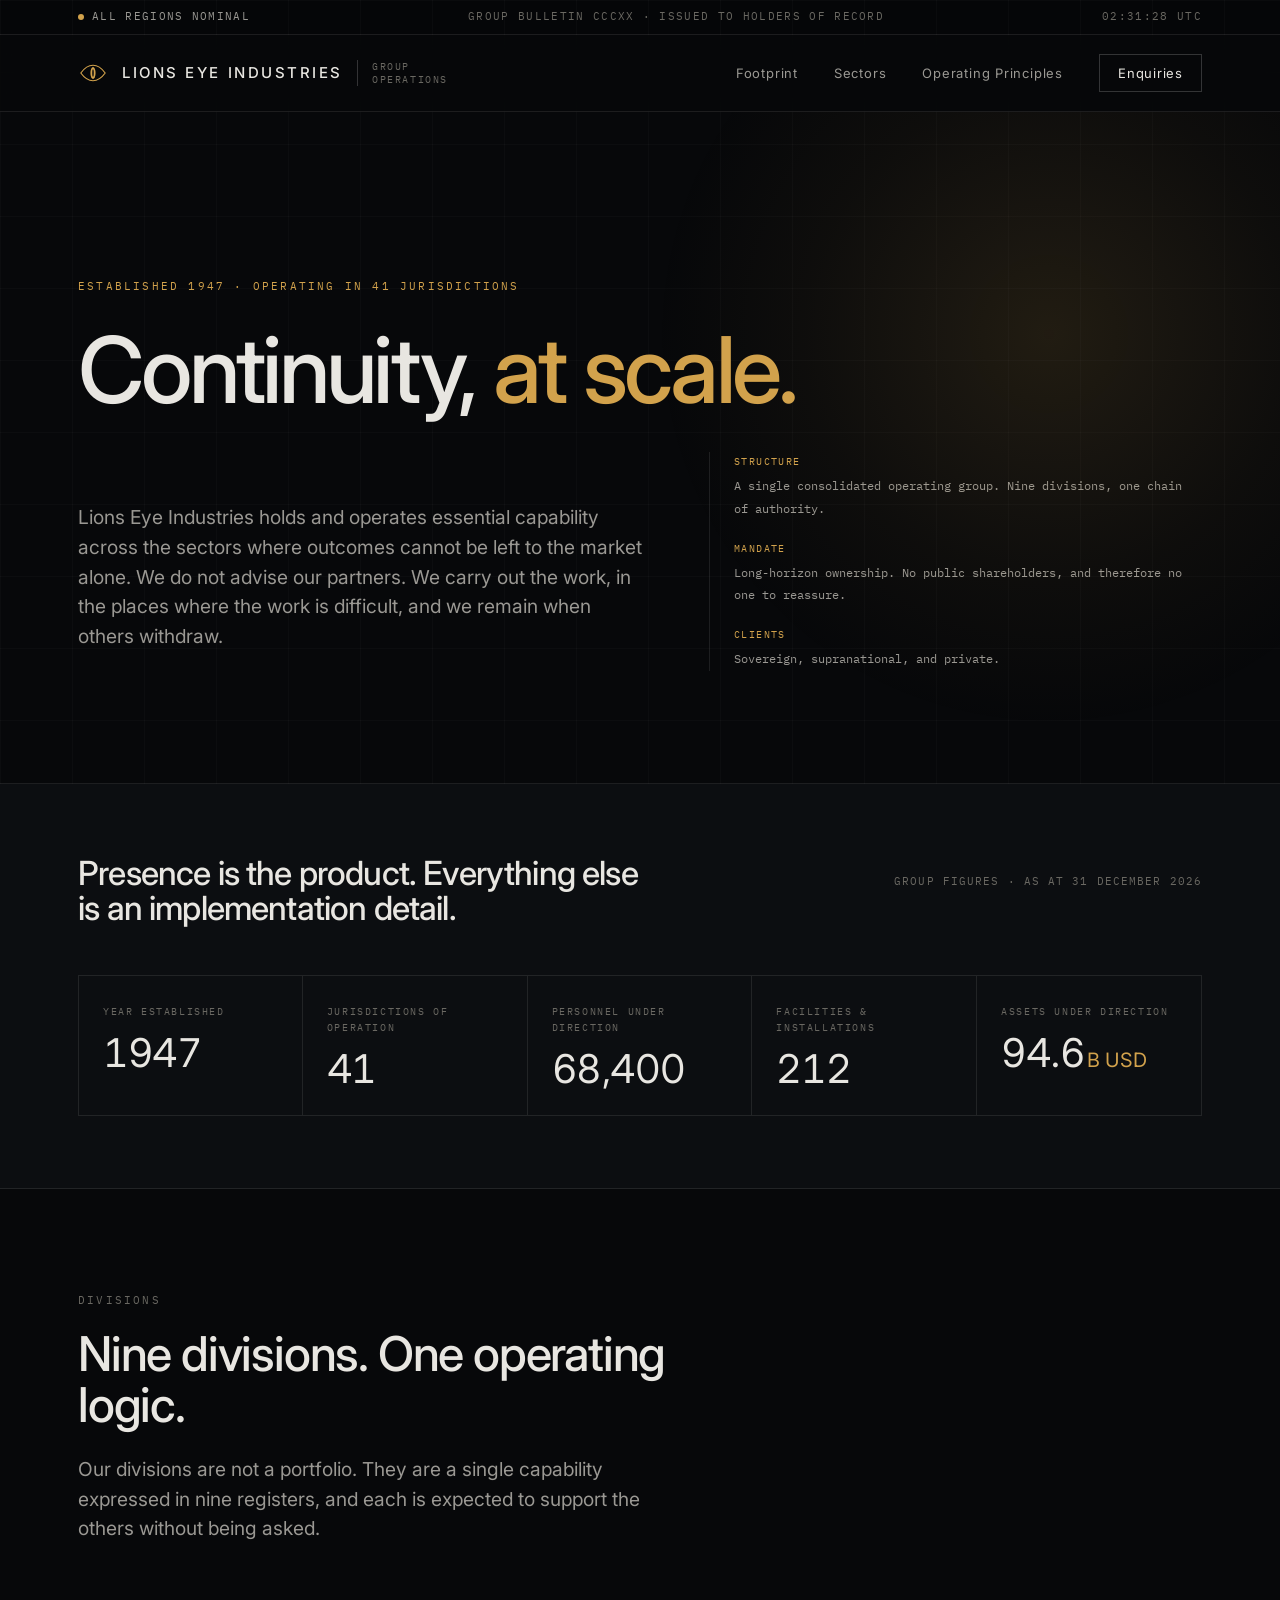
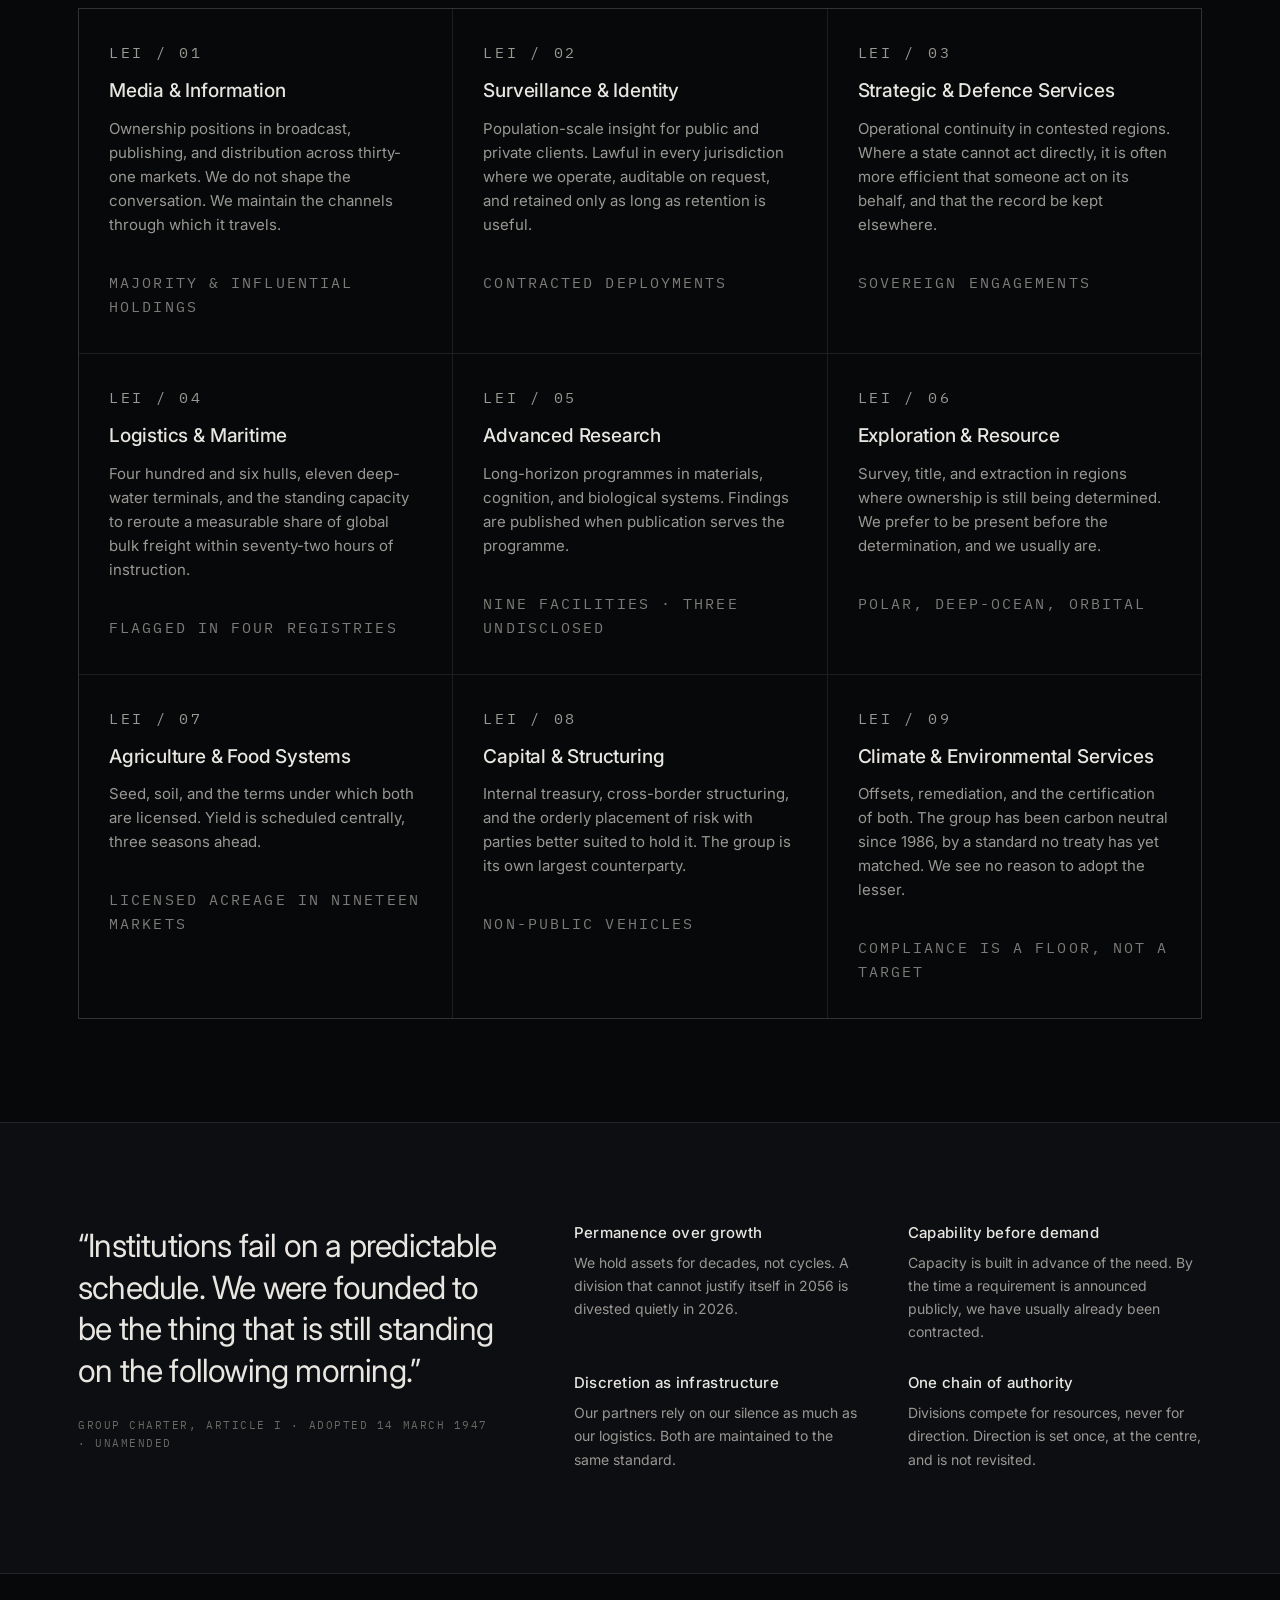
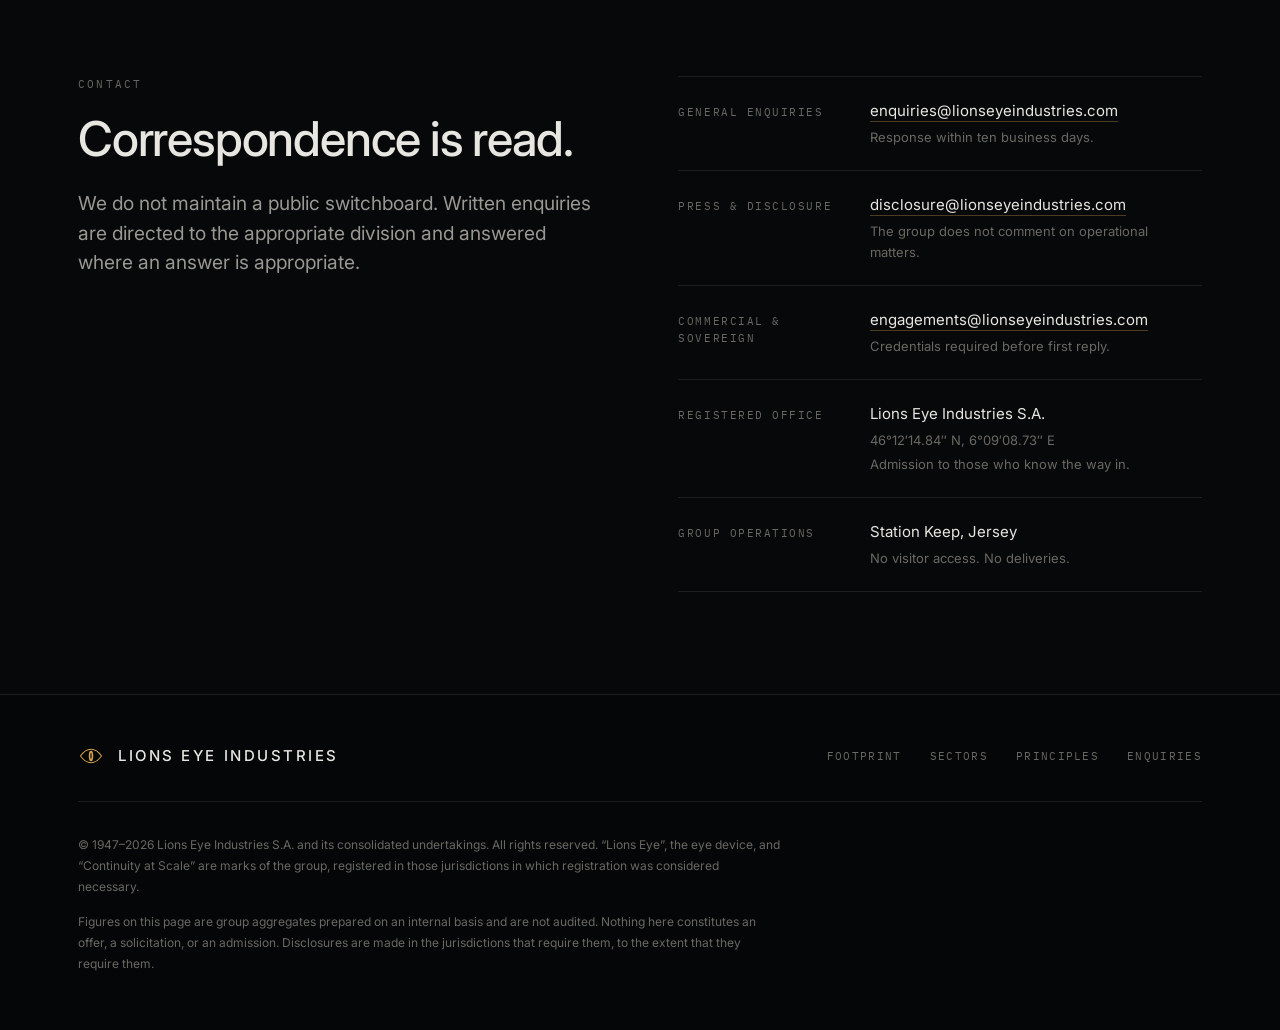
==== index.html @ 2cb9ccde "Add Lions Eye Industries site and correspondence skill A single-page static site for a fictional mul" ====
<!doctype html>
<html lang="en">
<head>
<meta charset="utf-8">
<meta name="viewport" content="width=device-width, initial-scale=1">
<title>Lions Eye Industries — Continuity at Scale</title>
<meta name="description" content="Lions Eye Industries is a diversified operating company working across media, information, logistics, advanced research, and strategic services in 41 jurisdictions. Established 1947.">
<meta name="theme-color" content="#07080a">
<link rel="icon" href="assets/img/mark.svg" type="image/svg+xml">
<meta property="og:title" content="Lions Eye Industries">
<meta property="og:description" content="Continuity, at scale. A diversified operating company. Established 1947.">
<meta property="og:type" content="website">
<meta property="og:url" content="https://lionseyeindustries.com/">
<link rel="preconnect" href="https://fonts.googleapis.com">
<link rel="preconnect" href="https://fonts.gstatic.com" crossorigin>
<link rel="stylesheet" href="https://fonts.googleapis.com/css2?family=Inter:wght@400;500&family=IBM+Plex+Mono:wght@400&display=swap">
<link rel="stylesheet" href="assets/css/site.css">
</head>
<body>

<div class="status">
  <div class="wrap">
    <span class="status__state"><span class="dot" aria-hidden="true"></span>All regions nominal</span>
    <span class="status__ref">Group bulletin <span id="bulletin-no" title="No. 319 &middot; Third Quarter 2026">CCCXIX</span><span class="status__holders"> &middot; Issued to holders of record</span></span>
    <span class="status__clock"><span id="clock">--:--:--</span> UTC</span>
  </div>
</div>

<header class="masthead">
  <div class="wrap">
    <a class="brand" href="/">
      <svg width="30" height="30" viewBox="0 0 64 64" aria-hidden="true">
        <path d="M6 32c8-11 17-16.5 26-16.5S50 21 58 32c-8 11-17 16.5-26 16.5S14 43 6 32z" fill="none" stroke="#d2a24c" stroke-width="2.5"/>
        <ellipse cx="32" cy="32" rx="5.5" ry="13" fill="#d2a24c"/>
        <ellipse cx="32" cy="32" rx="1.6" ry="8" fill="#07080a"/>
      </svg>
      <span class="brand__name">Lions&nbsp;Eye Industries</span>
      <span class="brand__rule" aria-hidden="true"></span>
      <span class="brand__sub">Group<br>Operations</span>
    </a>
    <nav class="nav" aria-label="Primary">
      <a href="#footprint" class="nav__only-wide">Footprint</a>
      <a href="#sectors">Sectors</a>
      <a href="#doctrine" class="nav__only-wide">Operating Principles</a>
      <a href="#enquiries" class="nav__cta">Enquiries</a>
    </nav>
  </div>
</header>

<main>

  <section class="hero">
    <div class="wrap">
      <p class="eyebrow eyebrow--gold">Established 1947<span id="hero-jurisdictions"></span></p>
      <h1>Continuity, <em>at scale.</em></h1>
      <div class="hero__body">
        <p class="lede">
          Lions Eye Industries holds and operates essential capability across the sectors
          where outcomes cannot be left to the market alone. We do not advise our partners.
          We carry out the work, in the places where the work is difficult, and we remain
          when others withdraw.
        </p>
        <div class="hero__meta">
          <p><b>Structure</b>A single consolidated operating group. Nine divisions, one chain of authority.</p>
          <p><b>Mandate</b>Long-horizon ownership. No public shareholders, and therefore no one to reassure.</p>
          <p><b>Clients</b>Sovereign, supranational, and private.</p>
        </div>
      </div>
    </div>
  </section>

  <section class="footprint" id="footprint">
    <div class="wrap">
      <div class="footprint__head">
        <h2>Presence is the product. Everything else is an implementation detail.</h2>
        <p class="footprint__note">Group figures<span id="figures-asat"></span></p>
      </div>
      <!-- Year established is fixed. Every other tile comes from
           figures.config.js — do not add figures here. -->
      <dl class="stats" id="figures">
        <div data-static><dt>Year established</dt><dd>1947</dd></div>
      </dl>
    </div>
  </section>

  <section class="sectors" id="sectors">
    <div class="wrap">
      <div class="sectors__head">
        <p class="eyebrow">Divisions</p>
        <h2>Nine divisions. One operating logic.</h2>
        <p class="lede">
          Our divisions are not a portfolio. They are a single capability expressed in
          nine registers, and each is expected to support the others without being asked.
        </p>
      </div>

      <div class="grid">
        <article class="card">
          <p class="card__code">LEI&nbsp;/&nbsp;01</p>
          <h3>Media &amp; Information</h3>
          <p>Ownership positions in broadcast, publishing, and distribution across thirty-one markets. We do not shape the conversation. We maintain the channels through which it travels.</p>
          <p class="card__tag">Majority &amp; influential holdings</p>
        </article>

        <article class="card">
          <p class="card__code">LEI&nbsp;/&nbsp;02</p>
          <h3>Surveillance &amp; Identity</h3>
          <p>Population-scale insight for public and private clients. Lawful in every jurisdiction where we operate, auditable on request, and retained only as long as retention is useful.</p>
          <p class="card__tag">Contracted deployments</p>
        </article>

        <article class="card">
          <p class="card__code">LEI&nbsp;/&nbsp;03</p>
          <h3>Strategic &amp; Defence Services</h3>
          <p>Operational continuity in contested regions. Where a state cannot act directly, it is often more efficient that someone act on its behalf, and that the record be kept elsewhere.</p>
          <p class="card__tag">Sovereign engagements</p>
        </article>

        <article class="card">
          <p class="card__code">LEI&nbsp;/&nbsp;04</p>
          <h3>Logistics &amp; Maritime</h3>
          <p>Four hundred and six hulls, eleven deep-water terminals, and the standing capacity to reroute a measurable share of global bulk freight within seventy-two hours of instruction.</p>
          <p class="card__tag">Flagged in four registries</p>
        </article>

        <article class="card">
          <p class="card__code">LEI&nbsp;/&nbsp;05</p>
          <h3>Advanced Research</h3>
          <p>Long-horizon programmes in materials, cognition, and biological systems. Findings are published when publication serves the programme.</p>
          <p class="card__tag">Nine facilities &middot; three undisclosed</p>
        </article>

        <article class="card">
          <p class="card__code">LEI&nbsp;/&nbsp;06</p>
          <h3>Exploration &amp; Resource</h3>
          <p>Survey, title, and extraction in regions where ownership is still being determined. We prefer to be present before the determination, and we usually are.</p>
          <p class="card__tag">Polar, deep-ocean, orbital</p>
        </article>

        <article class="card">
          <p class="card__code">LEI&nbsp;/&nbsp;07</p>
          <h3>Agriculture &amp; Food Systems</h3>
          <p>Seed, soil, and the terms under which both are licensed. Yield is scheduled centrally, three seasons ahead.</p>
          <p class="card__tag">Licensed acreage in nineteen markets</p>
        </article>

        <article class="card">
          <p class="card__code">LEI&nbsp;/&nbsp;08</p>
          <h3>Capital &amp; Structuring</h3>
          <p>Internal treasury, cross-border structuring, and the orderly placement of risk with parties better suited to hold it. The group is its own largest counterparty.</p>
          <p class="card__tag">Non-public vehicles</p>
        </article>

        <article class="card">
          <p class="card__code">LEI&nbsp;/&nbsp;09</p>
          <h3>Climate &amp; Environmental Services</h3>
          <p>Offsets, remediation, and the certification of both. The group has been carbon neutral since 1986, by a standard no treaty has yet matched. We see no reason to adopt the lesser.</p>
          <p class="card__tag">Compliance is a floor, not a target</p>
        </article>
      </div>
    </div>
  </section>

  <section class="doctrine" id="doctrine">
    <div class="wrap">
      <blockquote>
        &ldquo;Institutions fail on a predictable schedule. We were founded to be the thing
        that is still standing on the following morning.&rdquo;
        <footer>Group charter, Article I &middot; Adopted 14 March 1947 &middot; Unamended</footer>
      </blockquote>
      <div class="doctrine__cols">
        <div>
          <h3>Permanence over growth</h3>
          <p>We hold assets for decades, not cycles. A division that cannot justify itself in 2056 is divested quietly in 2026.</p>
        </div>
        <div>
          <h3>Capability before demand</h3>
          <p>Capacity is built in advance of the need. By the time a requirement is announced publicly, we have usually already been contracted.</p>
        </div>
        <div>
          <h3>Discretion as infrastructure</h3>
          <p>Our partners rely on our silence as much as our logistics. Both are maintained to the same standard.</p>
        </div>
        <div>
          <h3>One chain of authority</h3>
          <p>Divisions compete for resources, never for direction. Direction is set once, at the centre, and is not revisited.</p>
        </div>
      </div>
    </div>
  </section>

  <section class="enquiries" id="enquiries">
    <div class="wrap">
      <div>
        <p class="eyebrow">Contact</p>
        <h2>Correspondence is read.</h2>
        <p class="lede">
          We do not maintain a public switchboard. Written enquiries are directed to the
          appropriate division and answered where an answer is appropriate.
        </p>
      </div>
      <dl class="contacts">
        <div><dt>General enquiries</dt><dd><a href="mailto:enquiries@lionseyeindustries.com">enquiries@lionseyeindustries.com</a><span>Response within ten business days.</span></dd></div>
        <div><dt>Press &amp; disclosure</dt><dd><a href="mailto:disclosure@lionseyeindustries.com">disclosure@lionseyeindustries.com</a><span>The group does not comment on operational matters.</span></dd></div>
        <div><dt>Commercial &amp; sovereign</dt><dd><a href="mailto:engagements@lionseyeindustries.com">engagements@lionseyeindustries.com</a><span>Credentials required before first reply.</span></dd></div>
        <div><dt>Registered office</dt><dd>Lions Eye Industries S.A.<span>46&deg;12&prime;14.84&Prime;&nbsp;N, 6&deg;09&prime;08.73&Prime;&nbsp;E</span><span>Admission to those who know the way in.</span></dd></div>
        <div><dt>Group operations</dt><dd>Station Keep, Jersey<span>No visitor access. No deliveries.</span></dd></div>
      </dl>
    </div>
  </section>

</main>

<footer class="site-foot">
  <div class="wrap">
    <div class="site-foot__top">
      <a class="brand" href="/">
        <svg width="26" height="26" viewBox="0 0 64 64" aria-hidden="true">
          <path d="M6 32c8-11 17-16.5 26-16.5S50 21 58 32c-8 11-17 16.5-26 16.5S14 43 6 32z" fill="none" stroke="#d2a24c" stroke-width="2.5"/>
          <ellipse cx="32" cy="32" rx="5.5" ry="13" fill="#d2a24c"/>
          <ellipse cx="32" cy="32" rx="1.6" ry="8" fill="#050608"/>
        </svg>
        <span class="brand__name">Lions&nbsp;Eye Industries</span>
      </a>
      <nav aria-label="Footer">
        <a href="#footprint">Footprint</a>
        <a href="#sectors">Sectors</a>
        <a href="#doctrine">Principles</a>
        <a href="#enquiries">Enquiries</a>
      </nav>
    </div>
    <p class="fineprint">
      &copy; 1947&ndash;2026 Lions Eye Industries S.A. and its consolidated undertakings. All rights reserved.
      &ldquo;Lions Eye&rdquo;, the eye device, and &ldquo;Continuity at Scale&rdquo; are marks of the group, registered in those
      jurisdictions in which registration was considered necessary.
    </p>
    <p class="fineprint">
      Figures on this page are group aggregates prepared on an internal basis and are not audited.
      Nothing here constitutes an offer, a solicitation, or an admission. Disclosures are made in
      the jurisdictions that require them, to the extent that they require them.
    </p>
  </div>
</footer>

<script src="figures.config.js"></script>

<script>
(function () {
  'use strict';

  /* ── Reporting period ──────────────────────────────────────────────────
     Bulletin No. I was issued in March 1947 and one has been issued every
     quarter since, in the final month of the quarter it reports on. So the
     current bulletin — and the date the group figures are stated as at —
     belong to the most recently *issued* quarter, not the one in progress.
     During October, that is still the third quarter. */

  function reportingPeriod(now) {
    var year = now.getUTCFullYear();
    var month = now.getUTCMonth();           // 0-11
    var quarter = Math.floor(month / 3) + 1; // quarter in progress, 1-4

    // A quarter's bulletin is out only once we reach its final month.
    if (month !== quarter * 3 - 1) {
      quarter -= 1;
      if (quarter === 0) { quarter = 4; year -= 1; }
    }

    return {
      year: year,
      quarter: quarter,
      serial: (year - 1947) * 4 + quarter   // bulletin number, I = Q1 1947
    };
  }

  var period = reportingPeriod(new Date());

  /* ── Group clock ──────────────────────────────────────────────────────
     UTC, ticking. Purely decorative. */

  (function () {
    var el = document.getElementById('clock');
    if (!el) return;
    function pad(n) { return String(n).padStart(2, '0'); }
    function tick() {
      var d = new Date();
      el.textContent = pad(d.getUTCHours()) + ':' + pad(d.getUTCMinutes()) + ':' + pad(d.getUTCSeconds());
    }
    tick();
    setInterval(tick, 1000);
  })();

  /* ── Bulletin numeral ─────────────────────────────────────────────────
     The numeral is the serial itself, so it advances by one each quarter
     and never resets: I in March 1947, C in December 1971. */

  (function () {
    var el = document.getElementById('bulletin-no');
    if (!el || period.serial < 1) return;

    var NUMERALS = [
      [1000, 'M'], [900, 'CM'], [500, 'D'], [400, 'CD'],
      [100, 'C'], [90, 'XC'], [50, 'L'], [40, 'XL'],
      [10, 'X'], [9, 'IX'], [5, 'V'], [4, 'IV'], [1, 'I']
    ];
    var ORDINALS = ['First', 'Second', 'Third', 'Fourth'];

    function roman(n) {
      var out = '';
      for (var i = 0; i < NUMERALS.length; i++) {
        while (n >= NUMERALS[i][0]) { out += NUMERALS[i][1]; n -= NUMERALS[i][0]; }
      }
      return out;
    }

    el.textContent = roman(period.serial);
    el.title = 'No. ' + period.serial + ' \u00b7 ' +
               ORDINALS[period.quarter - 1] + ' Quarter ' + period.year;
  })();

  /* ── Reporting date ───────────────────────────────────────────────────
     Quarter end of the period above, so the figures and the bulletin
     always advance together. figures.config.js may override it. */

  (function () {
    var el = document.getElementById('figures-asat');
    if (!el) return;

    var QUARTER_END = ['31 March', '30 June', '30 September', '31 December'];
    var cfg = window.LEI_FIGURES;
    var override = cfg && typeof cfg.asAt === 'string' && cfg.asAt ? cfg.asAt : null;

    el.textContent = ' \u00b7 as at ' +
      (override || QUARTER_END[period.quarter - 1] + ' ' + period.year);
  })();

  /* ── Group figures ────────────────────────────────────────────────────
     From figures.config.js — the only copy of these numbers. Renders every
     tile except the fixed "Year established" one. If the config is missing
     or malformed the band degrades to that single tile rather than showing
     anything stale. */

  (function () {
    var cfg = window.LEI_FIGURES;
    var list = document.getElementById('figures');
    if (!cfg || !list || !Array.isArray(cfg.figures) || !cfg.figures.length) return;

    function fmt(value) {
      return typeof value === 'number' ? value.toLocaleString('en-US') : String(value);
    }

    // The hero line quotes the jurisdiction count. The whole clause is written
    // here rather than in the markup, so with no config the line reads simply
    // "Established 1947" instead of trailing an empty number.
    var hero = document.getElementById('hero-jurisdictions');
    if (hero) {
      cfg.figures.forEach(function (fig) {
        if (fig && fig.key === 'jurisdictions' && fig.value != null) {
          hero.textContent = ' \u00b7 Operating in ' + fmt(fig.value) + ' jurisdictions';
        }
      });
    }

    Array.prototype.forEach.call(list.querySelectorAll('div:not([data-static])'), function (el) {
      list.removeChild(el);
    });

    cfg.figures.forEach(function (fig) {
      if (!fig || fig.label == null || fig.value == null) return;

      var dt = document.createElement('dt');
      dt.textContent = fig.label;

      var dd = document.createElement('dd');
      dd.textContent = fmt(fig.value);

      if (fig.unit) {
        var small = document.createElement('small');
        small.textContent = fig.unit;
        dd.appendChild(small);
      }

      var cell = document.createElement('div');
      cell.appendChild(dt);
      cell.appendChild(dd);
      list.appendChild(cell);
    });
  })();

})();
</script>

</body>
</html>
---- assets/css/site.css ----
/* Lions Eye Industries — corporate site
   Single stylesheet. No build step, no dependencies. */

:root {
  --ink:        #07080a;   /* page ground */
  --ink-2:      #0c0e11;   /* raised panel */
  --ink-3:      #12151a;   /* hover panel */
  --line:       rgba(255, 255, 255, 0.09);
  --line-bold:  rgba(255, 255, 255, 0.18);
  --text:       #e8e6e1;
  --text-dim:   #9a9893;
  --text-faint: #6a6862;
  --gold:       #d2a24c;
  --gold-dim:   rgba(210, 162, 76, 0.35);
  --gold-wash:  rgba(210, 162, 76, 0.07);

  --sans: "Inter", ui-sans-serif, -apple-system, "Segoe UI", Roboto, Helvetica, Arial, sans-serif;
  --mono: "IBM Plex Mono", ui-monospace, "SF Mono", "Cascadia Mono", Menlo, Consolas, monospace;

  --gutter: clamp(1.25rem, 4vw, 3rem);
  --max: 1220px;
}

* { box-sizing: border-box; }

html { scroll-behavior: smooth; }

body {
  margin: 0;
  background: var(--ink);
  color: var(--text);
  font-family: var(--sans);
  font-size: 1rem;
  line-height: 1.6;
  -webkit-font-smoothing: antialiased;
  text-rendering: optimizeLegibility;
}

/* Faint technical grid over the whole page */
body::before {
  content: "";
  position: fixed;
  inset: 0;
  pointer-events: none;
  z-index: 0;
  background-image:
    linear-gradient(to right, rgba(255,255,255,.022) 1px, transparent 1px),
    linear-gradient(to bottom, rgba(255,255,255,.022) 1px, transparent 1px);
  background-size: 72px 72px;
}

main, header, footer { position: relative; z-index: 1; }

.wrap {
  max-width: var(--max);
  margin: 0 auto;
  padding-inline: var(--gutter);
}

a { color: inherit; }

::selection { background: var(--gold); color: #07080a; }

/* ---------- shared type ---------- */

.eyebrow {
  font-family: var(--mono);
  font-size: 0.6875rem;
  letter-spacing: 0.2em;
  text-transform: uppercase;
  color: var(--text-faint);
  margin: 0;
}

.eyebrow--gold { color: var(--gold); }

h1, h2, h3 {
  font-weight: 500;
  letter-spacing: -0.025em;
  line-height: 1.06;
  margin: 0;
}

.lede {
  font-size: clamp(1.0625rem, 1.5vw, 1.25rem);
  line-height: 1.55;
  color: var(--text-dim);
  max-width: 54ch;
}

/* ---------- status strip ---------- */

.status {
  border-bottom: 1px solid var(--line);
  background: #050608;
  font-family: var(--mono);
  font-size: 0.6875rem;
  letter-spacing: 0.12em;
  text-transform: uppercase;
  color: var(--text-faint);
}

.status .wrap {
  display: flex;
  gap: 1.5rem;
  align-items: center;
  justify-content: space-between;
  height: 34px;
}

.status__state { display: inline-flex; align-items: center; gap: 0.5rem; color: var(--text-dim); }

.dot {
  width: 6px; height: 6px;
  border-radius: 50%;
  background: var(--gold);
  box-shadow: 0 0 0 0 var(--gold-dim);
  animation: pulse 2.8s ease-out infinite;
}

@keyframes pulse {
  0%   { box-shadow: 0 0 0 0 rgba(210,162,76,.5); }
  70%  { box-shadow: 0 0 0 7px rgba(210,162,76,0); }
  100% { box-shadow: 0 0 0 0 rgba(210,162,76,0); }
}

.status__clock { font-variant-numeric: tabular-nums; }

@media (max-width: 1080px) { .status__holders { display: none; } }
@media (max-width: 760px) { .status__ref { display: none; } }

/* ---------- masthead ---------- */

.masthead {
  position: sticky;
  top: 0;
  z-index: 20;
  border-bottom: 1px solid var(--line);
  background: rgba(7, 8, 10, 0.78);
  backdrop-filter: blur(14px) saturate(140%);
  -webkit-backdrop-filter: blur(14px) saturate(140%);
}

.masthead .wrap {
  display: flex;
  align-items: center;
  justify-content: space-between;
  gap: 2rem;
  height: 76px;
}

.brand {
  display: inline-flex;
  align-items: center;
  gap: 0.875rem;
  text-decoration: none;
}

.brand svg { display: block; flex: none; }

.brand__name {
  font-size: 0.9375rem;
  font-weight: 500;
  letter-spacing: 0.17em;
  text-transform: uppercase;
  white-space: nowrap;
}

.brand__rule {
  width: 1px; height: 26px;
  background: var(--line-bold);
}

.brand__sub {
  font-family: var(--mono);
  font-size: 0.625rem;
  letter-spacing: 0.16em;
  text-transform: uppercase;
  color: var(--text-faint);
  max-width: 11ch;
  line-height: 1.3;
}

.nav {
  display: flex;
  align-items: center;
  gap: 2.25rem;
  font-size: 0.8125rem;
  letter-spacing: 0.06em;
}

.nav a {
  text-decoration: none;
  color: var(--text-dim);
  padding-block: 0.5rem;
  transition: color 0.18s ease;
}

.nav a:hover, .nav a:focus-visible { color: var(--text); }

.nav__cta {
  border: 1px solid var(--line-bold);
  padding: 0.5rem 1.125rem !important;
  color: var(--text) !important;
  transition: border-color .18s ease, background .18s ease;
}

.nav__cta:hover { border-color: var(--gold); background: var(--gold-wash); }

@media (max-width: 860px) {
  .brand__rule, .brand__sub { display: none; }
  .nav { gap: 1.25rem; font-size: 0.75rem; }
  .nav__only-wide { display: none; }
}

/* ---------- hero ---------- */

.hero {
  border-bottom: 1px solid var(--line);
  padding-block: clamp(5rem, 13vw, 10.5rem) clamp(4rem, 9vw, 7rem);
  position: relative;
  overflow: hidden;
}

/* iris glow behind the headline */
.hero::after {
  content: "";
  position: absolute;
  top: -28%; right: -14%;
  width: min(820px, 78vw);
  aspect-ratio: 1;
  border-radius: 50%;
  background: radial-gradient(circle, rgba(210,162,76,.13) 0%, rgba(210,162,76,.04) 42%, transparent 68%);
  pointer-events: none;
}

.hero .wrap { position: relative; }

.hero h1 {
  font-size: clamp(2.75rem, 7.6vw, 5.75rem);
  letter-spacing: -0.04em;
  line-height: 1.0;
  margin: 1.75rem 0 0;
  max-width: 19ch;
}

.hero h1 em {
  font-style: normal;
  color: var(--gold);
}

.hero__body {
  margin-top: 2.25rem;
  display: grid;
  grid-template-columns: minmax(0, 1.15fr) minmax(0, 1fr);
  gap: clamp(2rem, 5vw, 5rem);
  align-items: end;
}

.hero__meta {
  font-family: var(--mono);
  font-size: 0.75rem;
  line-height: 1.9;
  color: var(--text-faint);
  border-left: 1px solid var(--line);
  padding-left: 1.5rem;
}

.hero__meta b {
  display: block;
  font-weight: 400;
  letter-spacing: 0.14em;
  text-transform: uppercase;
  font-size: 0.625rem;
  color: var(--gold);
  margin-bottom: 0.25rem;
}

.hero__meta p { margin: 0 0 1.125rem; color: var(--text-dim); }
.hero__meta p:last-child { margin-bottom: 0; }

@media (max-width: 860px) {
  .hero__body { grid-template-columns: 1fr; }
}

/* ---------- footprint stats ---------- */

.footprint {
  border-bottom: 1px solid var(--line);
  background: var(--ink-2);
}

.footprint .wrap { padding-block: clamp(3rem, 6vw, 4.5rem); }

.footprint__head {
  display: flex;
  flex-wrap: wrap;
  gap: 1rem 3rem;
  align-items: baseline;
  justify-content: space-between;
  margin-bottom: 3rem;
}

.footprint__head h2 {
  font-size: clamp(1.5rem, 2.6vw, 2.125rem);
  max-width: 28ch;
}

.footprint__note {
  font-family: var(--mono);
  font-size: 0.6875rem;
  letter-spacing: 0.1em;
  text-transform: uppercase;
  color: var(--text-faint);
}

.stats {
  margin: 0;
  display: grid;
  grid-template-columns: repeat(5, 1fr);
  border-top: 1px solid var(--line);
}

.stats > div {
  border-bottom: 1px solid var(--line);
  border-right: 1px solid var(--line);
  padding: 1.75rem 1.5rem 1.625rem;
}

.stats > div:first-child { border-left: 1px solid var(--line); }

.stats dt {
  font-family: var(--mono);
  font-size: 0.625rem;
  letter-spacing: 0.16em;
  text-transform: uppercase;
  color: var(--text-faint);
  margin-bottom: 0.875rem;
}

.stats dd {
  margin: 0;
  font-size: clamp(1.75rem, 3.1vw, 2.625rem);
  line-height: 1;
  letter-spacing: -0.035em;
  font-variant-numeric: tabular-nums;
}

.stats dd small {
  font-size: 0.5em;
  letter-spacing: 0;
  color: var(--gold);
  margin-left: 0.1em;
}

@media (max-width: 1000px) {
  .stats { grid-template-columns: repeat(2, 1fr); }
  .stats > div:nth-child(odd) { border-left: 1px solid var(--line); }
}

@media (max-width: 520px) {
  .stats { grid-template-columns: 1fr; }
  .stats > div { border-left: 1px solid var(--line); }
}

/* ---------- sectors ---------- */

.sectors .wrap { padding-block: clamp(4rem, 8vw, 7rem); }

.sectors__head { max-width: 62ch; margin-bottom: clamp(2.5rem, 5vw, 4rem); }

.sectors__head h2 {
  font-size: clamp(1.875rem, 4vw, 3rem);
  margin: 1.25rem 0 1.5rem;
}

.grid {
  display: grid;
  grid-template-columns: repeat(auto-fill, minmax(290px, 1fr));
  gap: 1px;
  background: var(--line);
  border: 1px solid var(--line);
}

.card {
  background: var(--ink);
  padding: 2rem 1.875rem 2.125rem;
  display: flex;
  flex-direction: column;
  gap: 0.875rem;
  position: relative;
  transition: background 0.22s ease;
}

.card::before {
  content: "";
  position: absolute;
  inset: 0 0 auto 0;
  height: 2px;
  background: var(--gold);
  transform: scaleX(0);
  transform-origin: left;
  transition: transform 0.28s cubic-bezier(.2,.7,.3,1);
}

.card:hover { background: var(--ink-3); }
.card:hover::before { transform: scaleX(1); }

.card__code {
  font-family: var(--mono);
  font-size: 0.625rem;
  letter-spacing: 0.18em;
  color: var(--text-faint);
}

.card h3 {
  font-size: 1.1875rem;
  letter-spacing: -0.01em;
  line-height: 1.25;
}

.card p {
  margin: 0;
  font-size: 0.9375rem;
  line-height: 1.6;
  color: var(--text-dim);
}

.card__tag {
  margin-top: auto;
  padding-top: 1.25rem;
  font-family: var(--mono);
  font-size: 0.625rem;
  letter-spacing: 0.14em;
  text-transform: uppercase;
  color: var(--gold);
  opacity: 0.8;
}

/* ---------- doctrine ---------- */

.doctrine {
  border-top: 1px solid var(--line);
  border-bottom: 1px solid var(--line);
  background: var(--ink-2);
}

.doctrine .wrap {
  padding-block: clamp(4rem, 8vw, 6.5rem);
  display: grid;
  grid-template-columns: minmax(0, 0.8fr) minmax(0, 1.2fr);
  gap: clamp(2rem, 6vw, 5.5rem);
}

.doctrine blockquote {
  margin: 0;
  font-size: clamp(1.375rem, 2.6vw, 2rem);
  line-height: 1.3;
  letter-spacing: -0.025em;
  color: var(--text);
}

.doctrine blockquote footer {
  margin-top: 1.5rem;
  font-family: var(--mono);
  font-size: 0.6875rem;
  letter-spacing: 0.14em;
  text-transform: uppercase;
  color: var(--text-faint);
  line-height: 1.7;
}

.doctrine__cols {
  display: grid;
  grid-template-columns: repeat(auto-fit, minmax(210px, 1fr));
  gap: 2rem 2.5rem;
}

.doctrine__cols h3 {
  font-size: 0.9375rem;
  letter-spacing: 0.02em;
  margin-bottom: 0.625rem;
}

.doctrine__cols p {
  margin: 0;
  font-size: 0.875rem;
  color: var(--text-dim);
  line-height: 1.65;
}

@media (max-width: 860px) {
  .doctrine .wrap { grid-template-columns: 1fr; }
}

/* ---------- enquiries ---------- */

.enquiries .wrap {
  padding-block: clamp(4rem, 8vw, 7rem);
  display: grid;
  grid-template-columns: minmax(0, 1fr) minmax(0, 1fr);
  gap: clamp(2.5rem, 6vw, 6rem);
  align-items: start;
}

.enquiries h2 {
  font-size: clamp(1.875rem, 4vw, 3rem);
  margin: 1.25rem 0 1.5rem;
}

.contacts {
  margin: 0;
  border-top: 1px solid var(--line);
}

.contacts > div {
  border-bottom: 1px solid var(--line);
  padding: 1.375rem 0;
  display: grid;
  grid-template-columns: 11rem minmax(0, 1fr);
  gap: 1rem;
  align-items: baseline;
}

.contacts dt {
  font-family: var(--mono);
  font-size: 0.6875rem;
  letter-spacing: 0.14em;
  text-transform: uppercase;
  color: var(--text-faint);
}

.contacts dd { margin: 0; font-size: 0.9375rem; }

.contacts a {
  color: var(--text);
  text-decoration: none;
  border-bottom: 1px solid var(--gold-dim);
  padding-bottom: 1px;
  transition: border-color .18s ease, color .18s ease;
}

.contacts a:hover { color: var(--gold); border-color: var(--gold); }

.contacts dd span { display: block; color: var(--text-faint); font-size: 0.8125rem; margin-top: 0.25rem; }

@media (max-width: 860px) {
  .enquiries .wrap { grid-template-columns: 1fr; }
  .contacts > div { grid-template-columns: 1fr; gap: 0.375rem; }
}

/* ---------- footer ---------- */

.site-foot {
  border-top: 1px solid var(--line);
  background: #050608;
}

.site-foot .wrap { padding-block: 3rem 3.5rem; }

.site-foot__top {
  display: flex;
  flex-wrap: wrap;
  gap: 2rem;
  align-items: center;
  justify-content: space-between;
  padding-bottom: 2rem;
  border-bottom: 1px solid var(--line);
}

.site-foot nav {
  display: flex;
  flex-wrap: wrap;
  gap: 1.75rem;
  font-family: var(--mono);
  font-size: 0.6875rem;
  letter-spacing: 0.12em;
  text-transform: uppercase;
}

.site-foot nav a { color: var(--text-faint); text-decoration: none; transition: color .18s ease; }
.site-foot nav a:hover { color: var(--gold); }

.fineprint {
  margin: 2rem 0 0;
  font-size: 0.75rem;
  line-height: 1.75;
  color: var(--text-faint);
  max-width: 88ch;
}

.fineprint + .fineprint { margin-top: 0.875rem; }

@media (prefers-reduced-motion: reduce) {
  html { scroll-behavior: auto; }
  *, *::before, *::after { animation-duration: 0.001ms !important; transition-duration: 0.001ms !important; }
}
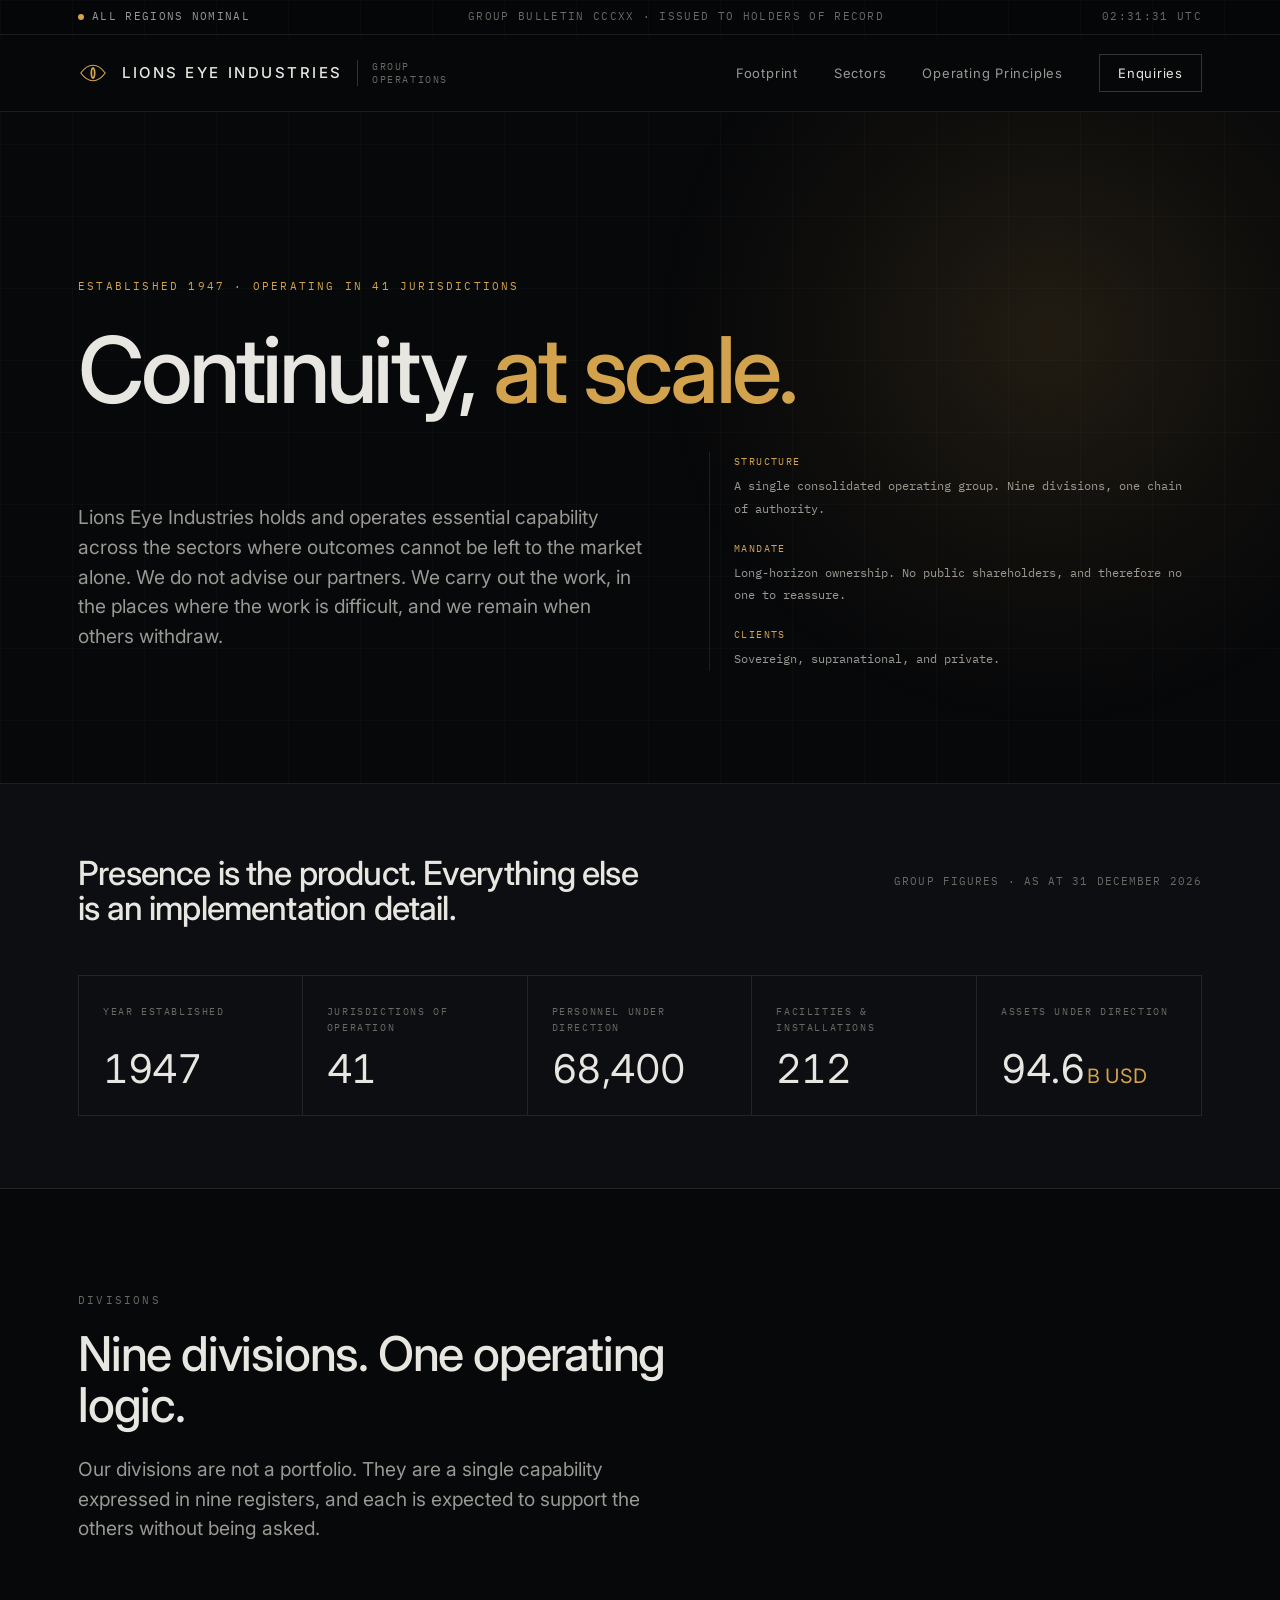
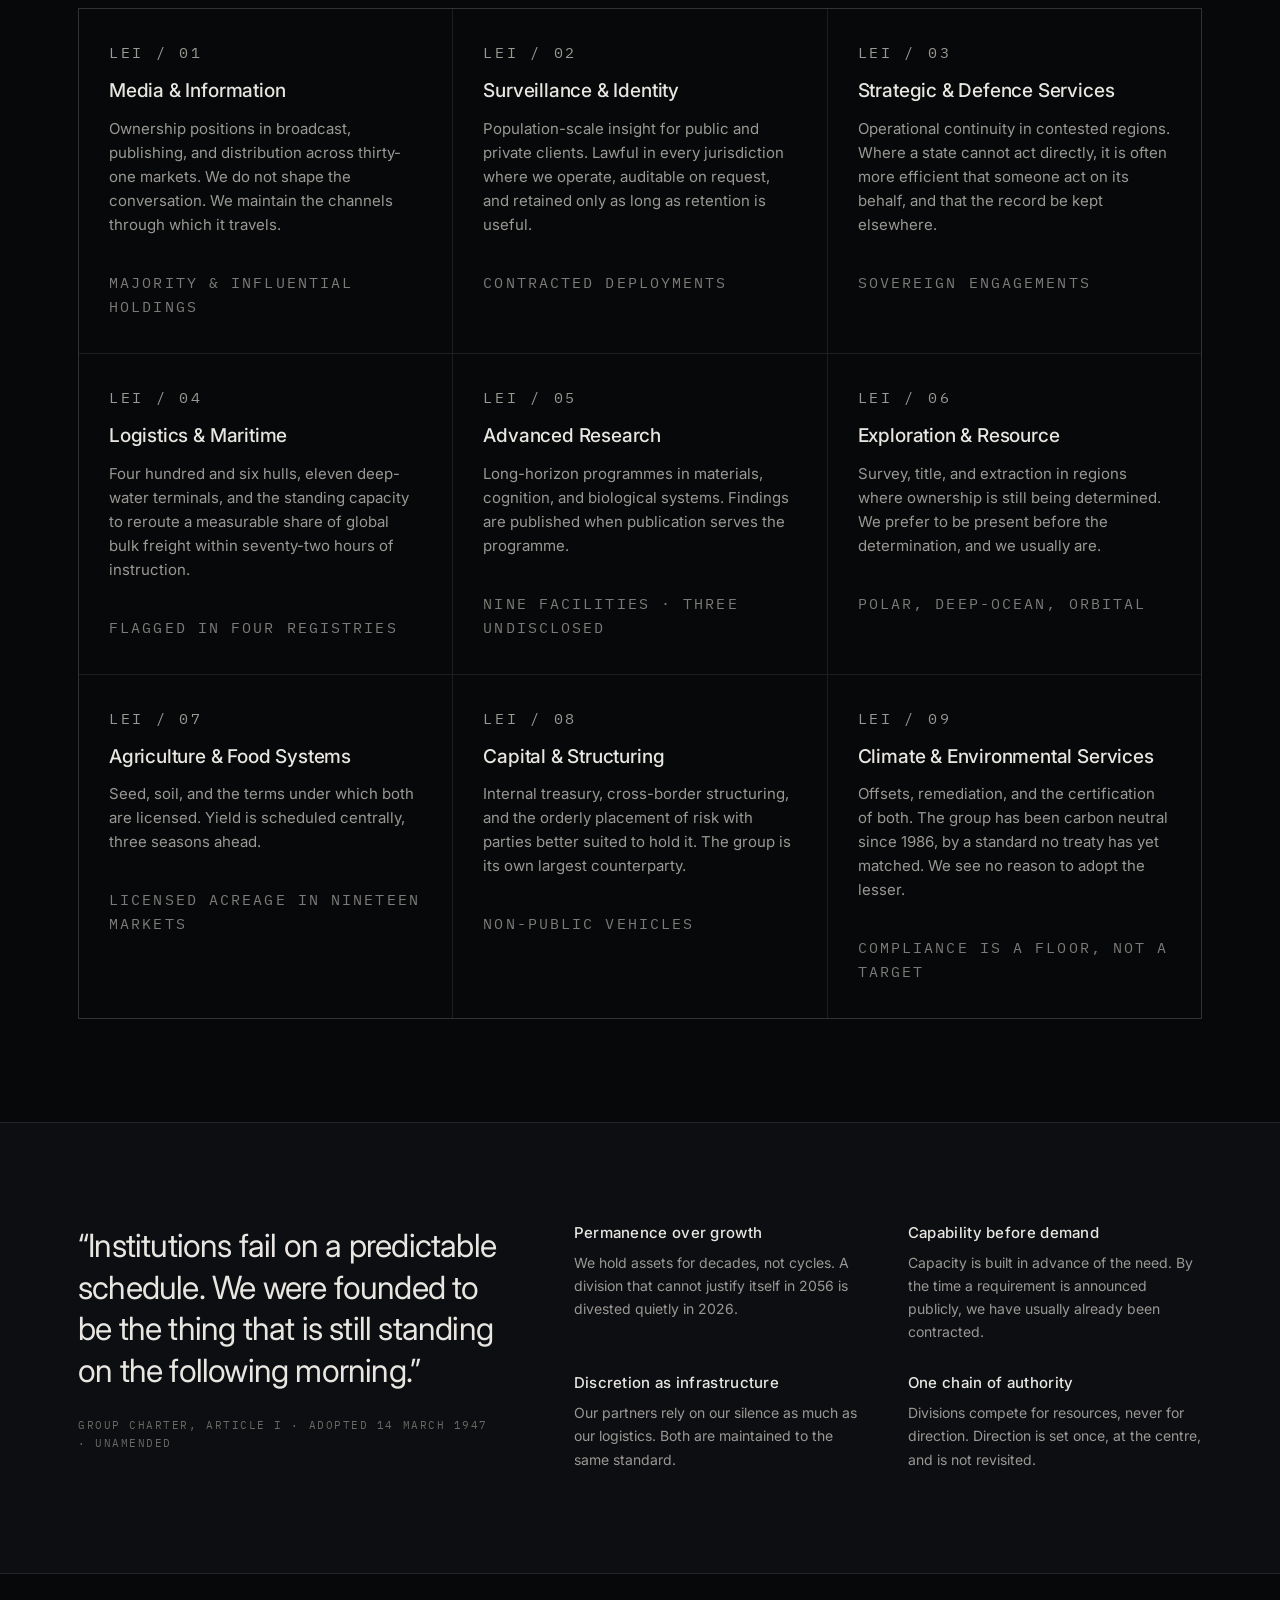
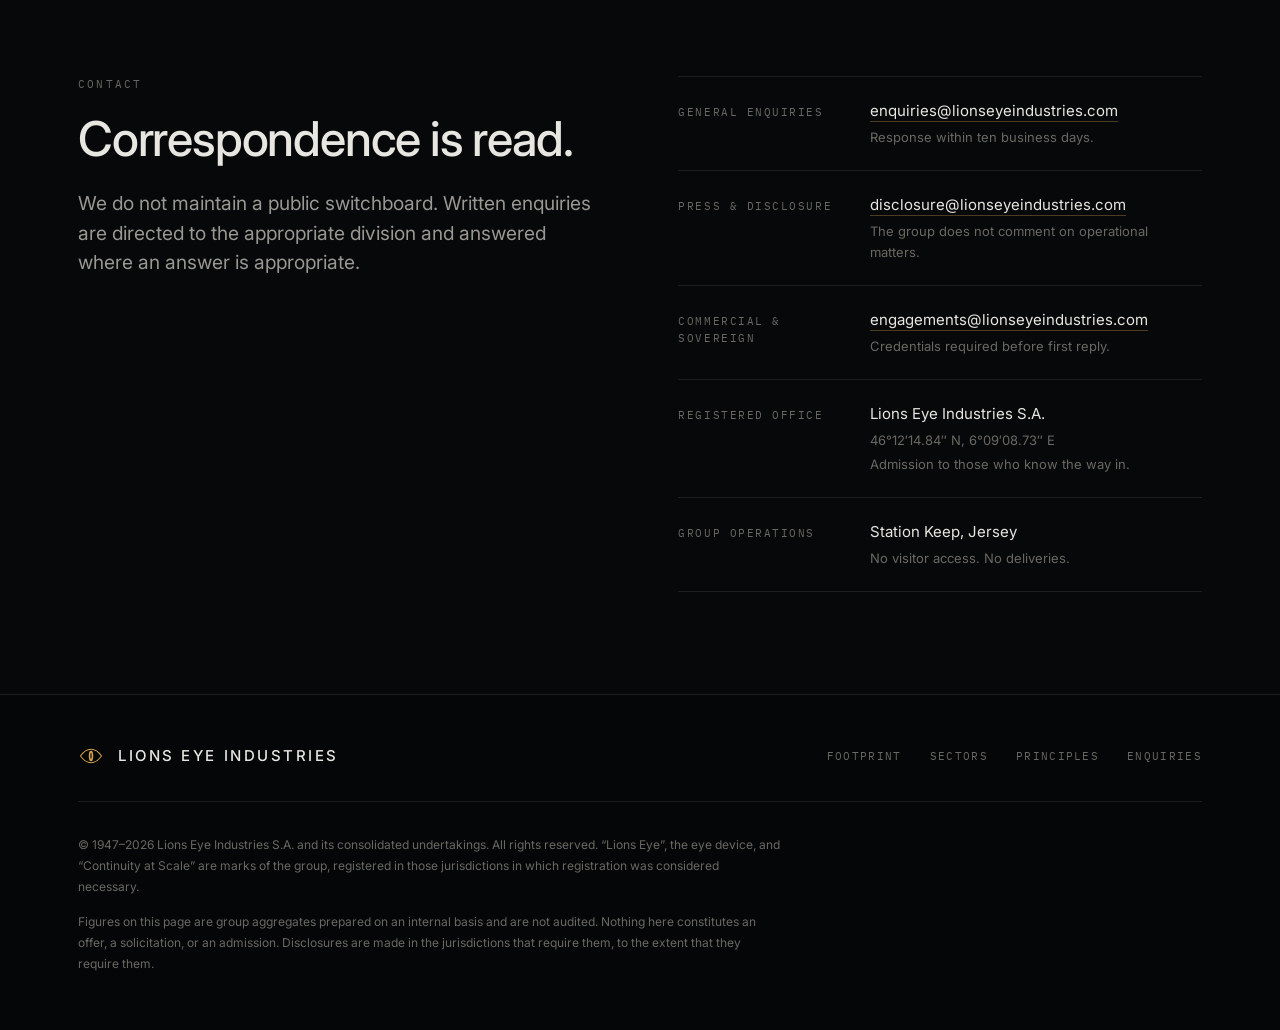
==== commit 07372e4d: "Hide the masthead nav below 860px Only Sectors and Enquiries survived the narrow layout, which read " ====
--- a/index.html
+++ b/index.html
@@ -39,9 +39,9 @@
       <span class="brand__sub">Group<br>Operations</span>
     </a>
     <nav class="nav" aria-label="Primary">
-      <a href="#footprint" class="nav__only-wide">Footprint</a>
+      <a href="#footprint">Footprint</a>
       <a href="#sectors">Sectors</a>
-      <a href="#doctrine" class="nav__only-wide">Operating Principles</a>
+      <a href="#doctrine">Operating Principles</a>
       <a href="#enquiries" class="nav__cta">Enquiries</a>
     </nav>
   </div>
--- a/assets/css/site.css
+++ b/assets/css/site.css
@@ -209,8 +209,9 @@
 
 @media (max-width: 860px) {
   .brand__rule, .brand__sub { display: none; }
-  .nav { gap: 1.25rem; font-size: 0.75rem; }
-  .nav__only-wide { display: none; }
+  /* Only two links survive the narrow layout, and the page is a single
+     scroll. Drop the nav entirely and leave the masthead to the mark. */
+  .nav { display: none; }
 }
 
 /* ---------- hero ---------- */
@@ -325,6 +326,8 @@
   border-bottom: 1px solid var(--line);
   border-right: 1px solid var(--line);
   padding: 1.75rem 1.5rem 1.625rem;
+  display: flex;
+  flex-direction: column;
 }
 
 .stats > div:first-child { border-left: 1px solid var(--line); }
@@ -339,7 +342,7 @@
 }
 
 .stats dd {
-  margin: 0;
+  margin: auto 0 0;   /* bottom-aligned: one- and two-line labels agree */
   font-size: clamp(1.75rem, 3.1vw, 2.625rem);
   line-height: 1;
   letter-spacing: -0.035em;
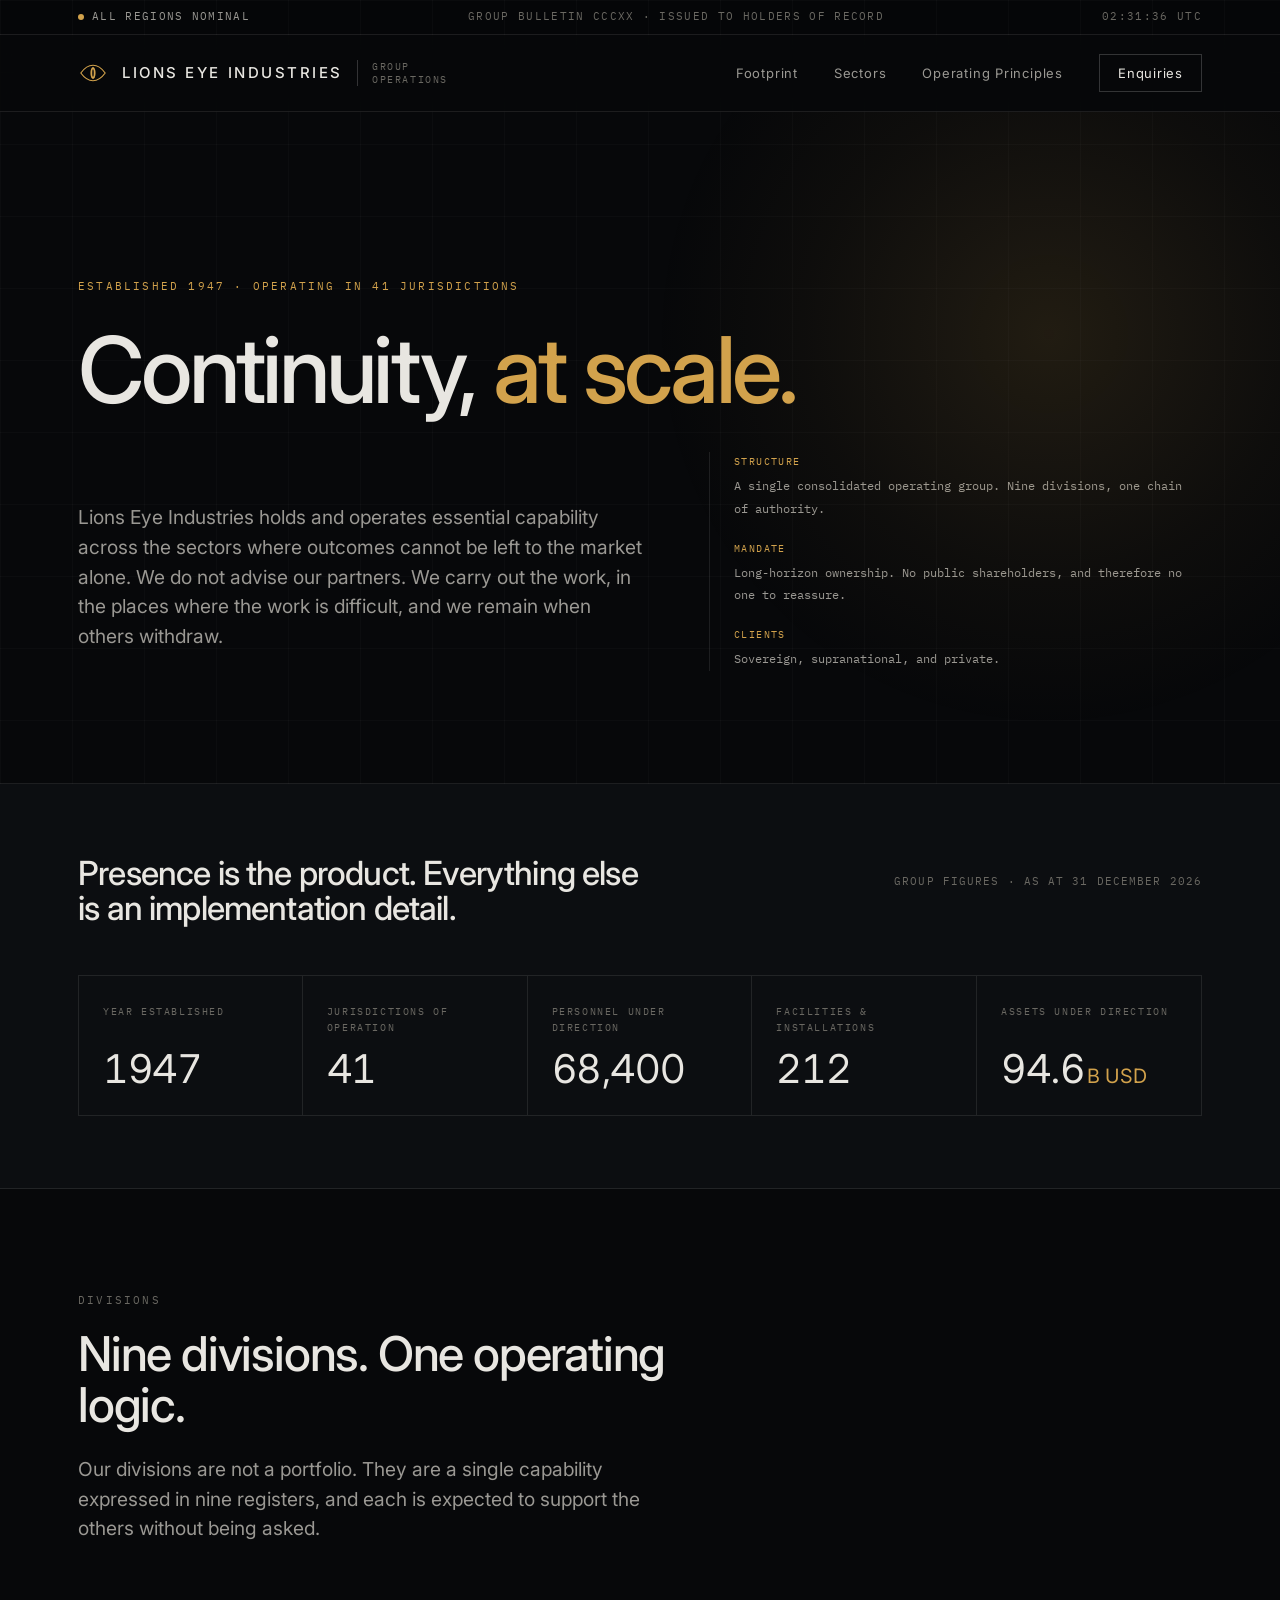
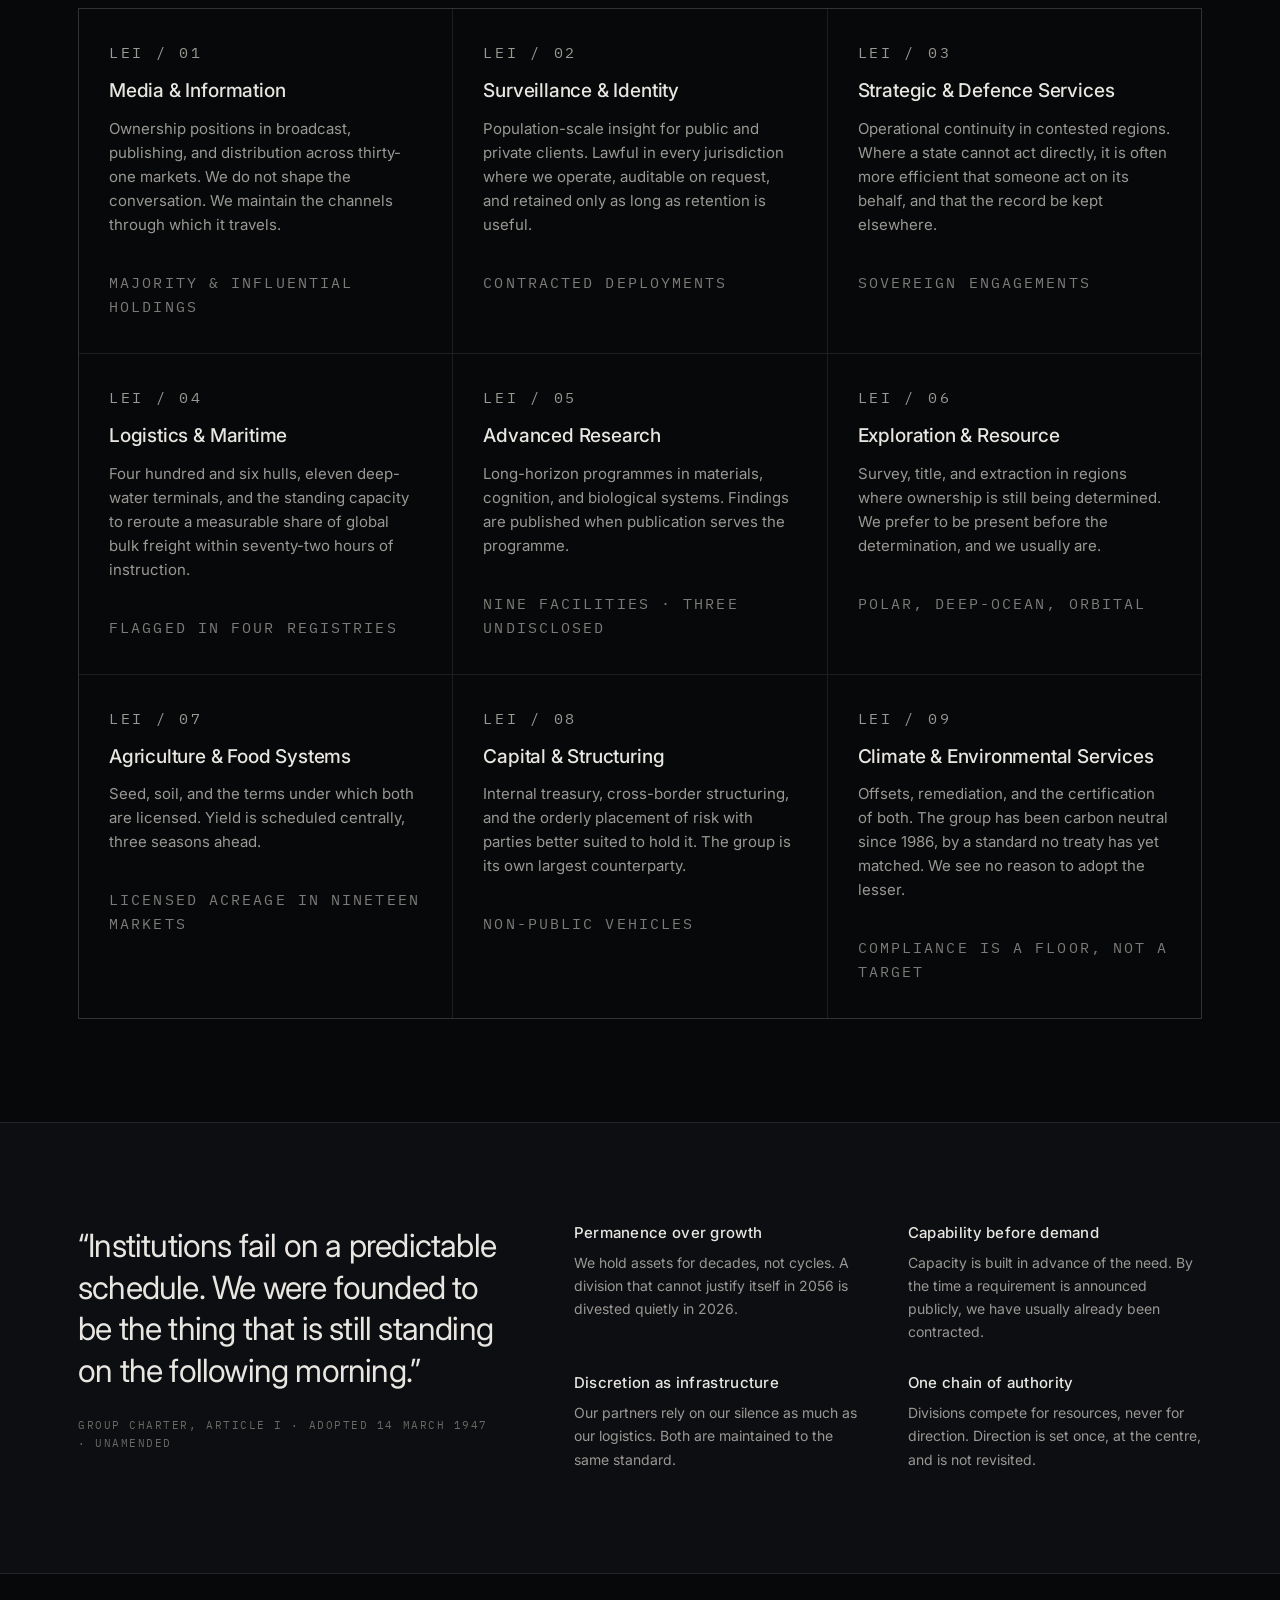
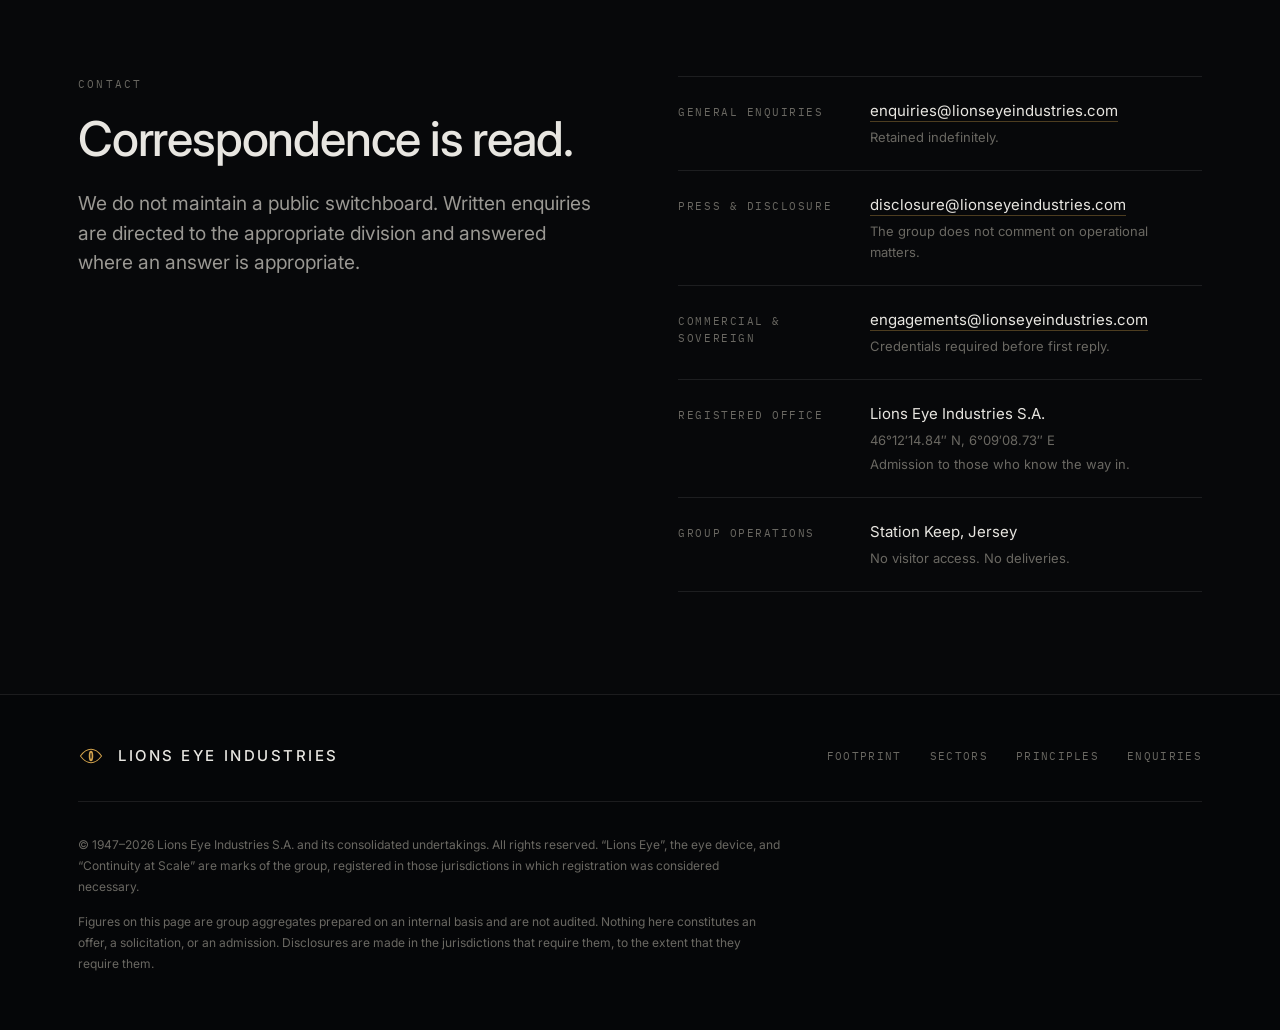
==== commit 1df4d5c1: "Add email signatures, the mark as a PNG, and the enquiries subline Mail clients will not render the " ====
--- a/index.html
+++ b/index.html
@@ -200,7 +200,7 @@
         </p>
       </div>
       <dl class="contacts">
-        <div><dt>General enquiries</dt><dd><a href="mailto:enquiries@lionseyeindustries.com">enquiries@lionseyeindustries.com</a><span>Response within ten business days.</span></dd></div>
+        <div><dt>General enquiries</dt><dd><a href="mailto:enquiries@lionseyeindustries.com">enquiries@lionseyeindustries.com</a><span>Retained indefinitely.</span></dd></div>
         <div><dt>Press &amp; disclosure</dt><dd><a href="mailto:disclosure@lionseyeindustries.com">disclosure@lionseyeindustries.com</a><span>The group does not comment on operational matters.</span></dd></div>
         <div><dt>Commercial &amp; sovereign</dt><dd><a href="mailto:engagements@lionseyeindustries.com">engagements@lionseyeindustries.com</a><span>Credentials required before first reply.</span></dd></div>
         <div><dt>Registered office</dt><dd>Lions Eye Industries S.A.<span>46&deg;12&prime;14.84&Prime;&nbsp;N, 6&deg;09&prime;08.73&Prime;&nbsp;E</span><span>Admission to those who know the way in.</span></dd></div>
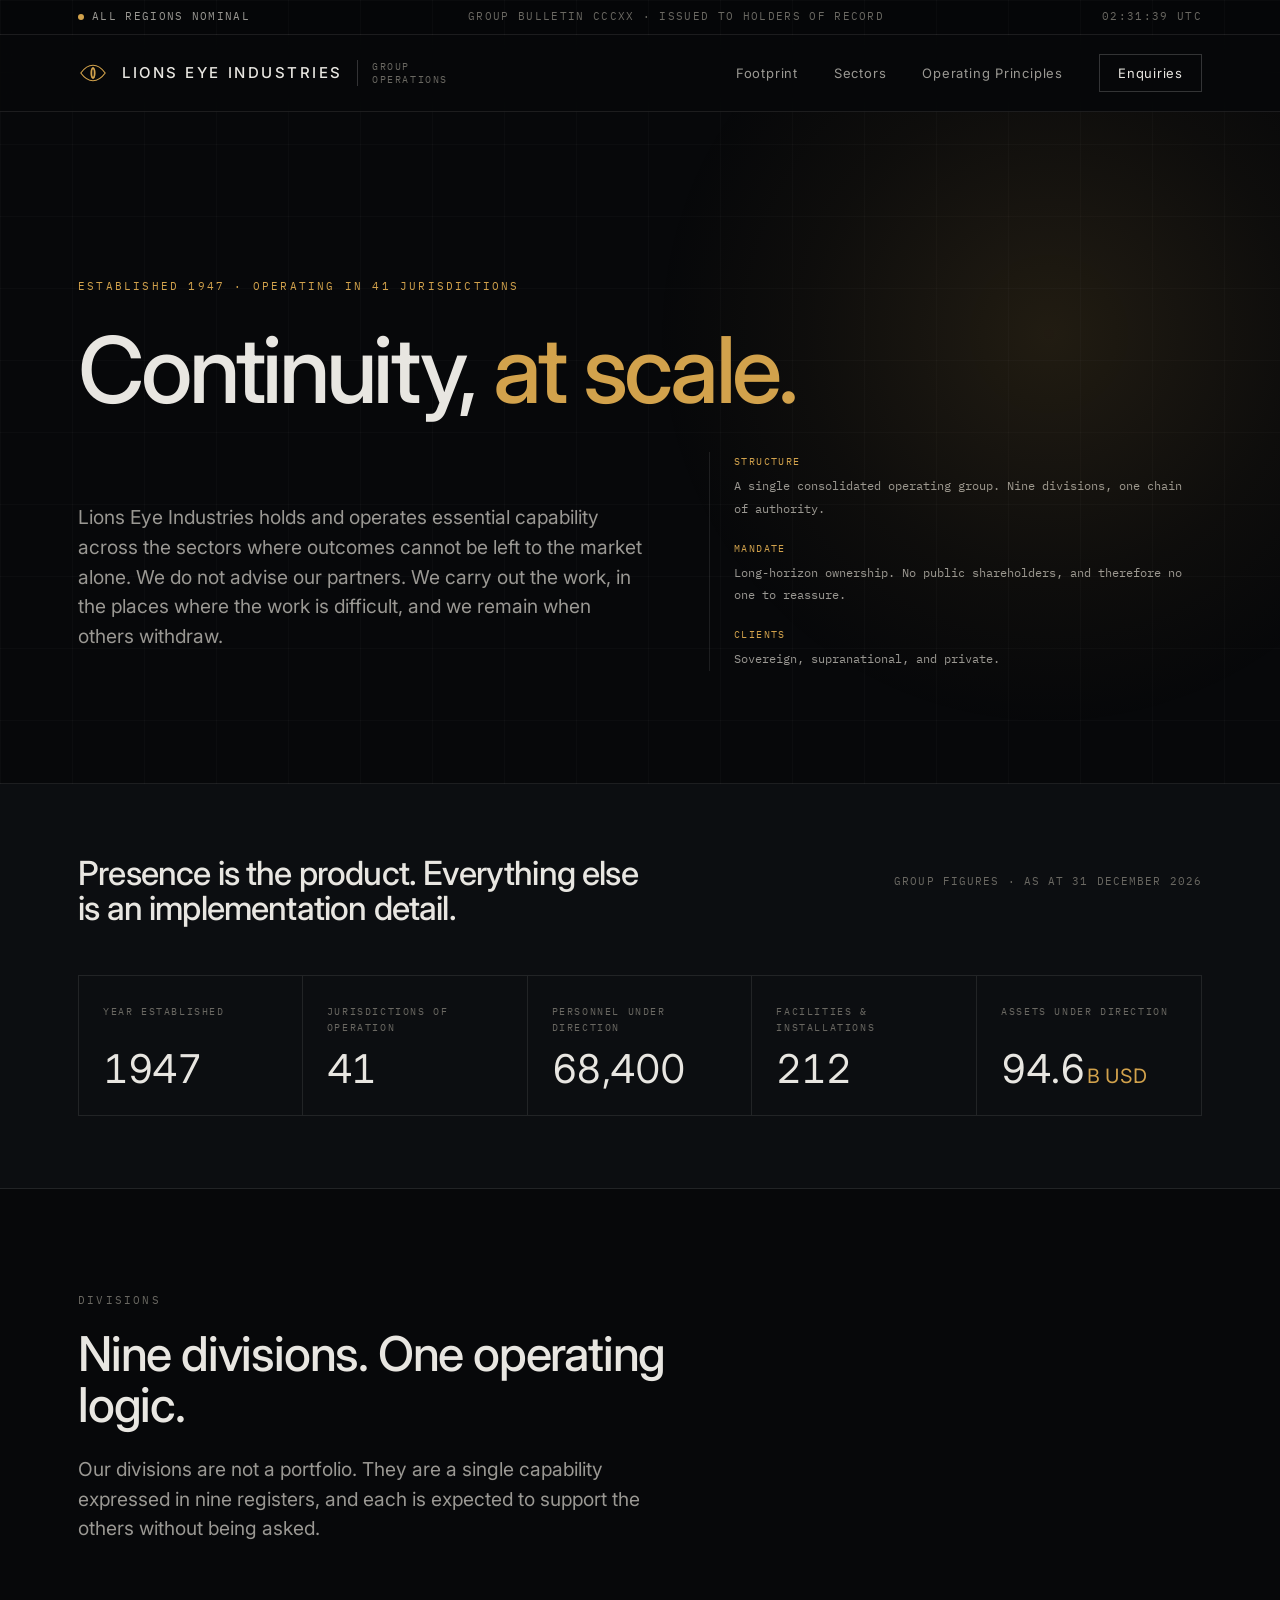
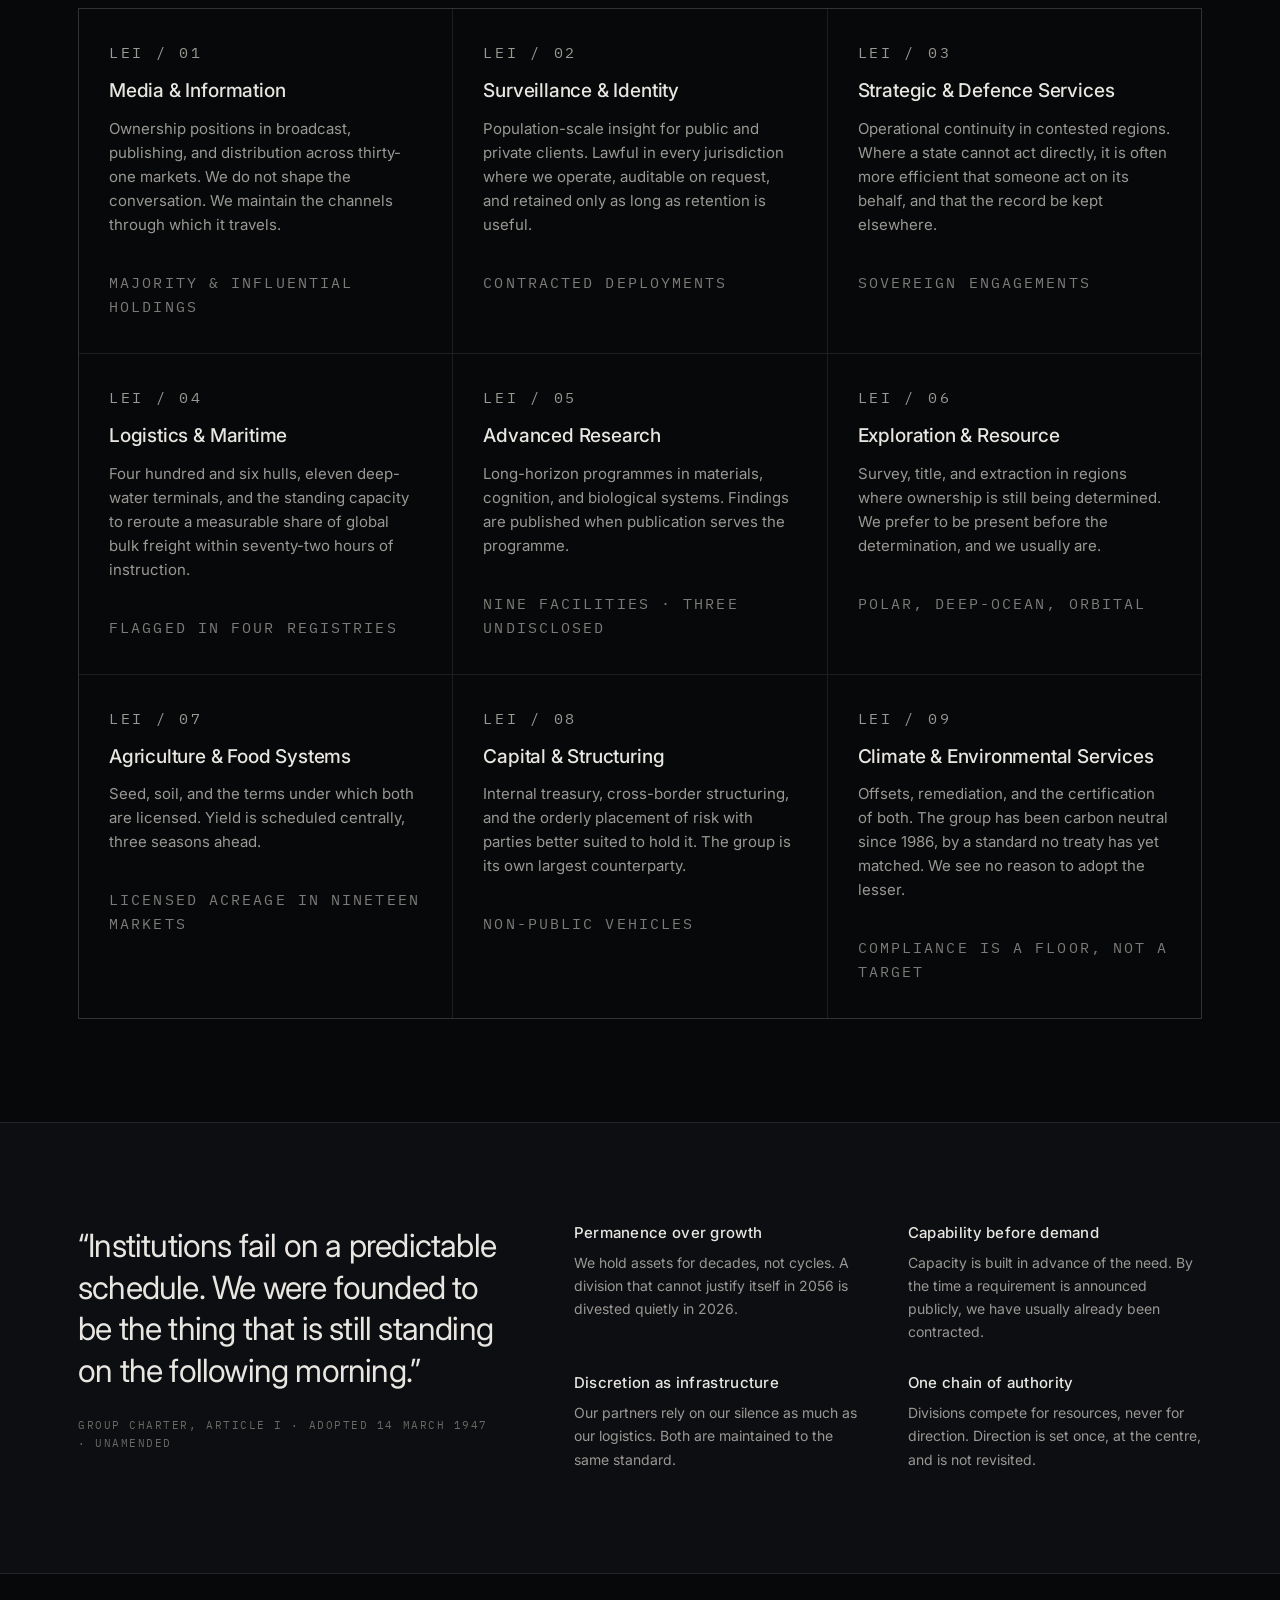
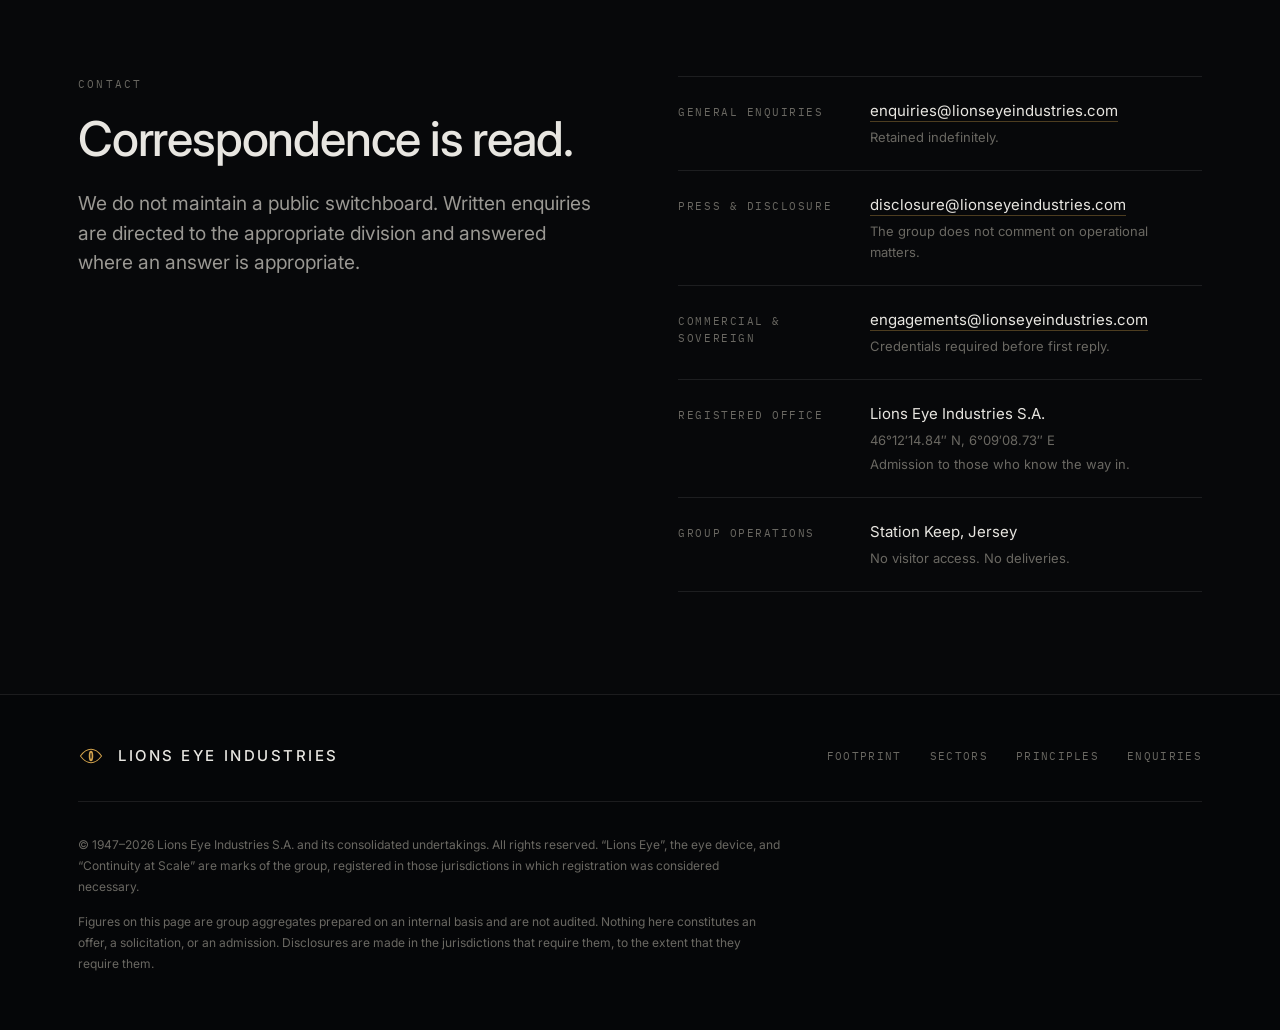
==== commit d8bf2ee0: "Rename the mark to logo, and move signatures under assets - assets/img/mark.svg       -> assets/img/" ====
--- a/index.html
+++ b/index.html
@@ -6,7 +6,7 @@
 <title>Lions Eye Industries — Continuity at Scale</title>
 <meta name="description" content="Lions Eye Industries is a diversified operating company working across media, information, logistics, advanced research, and strategic services in 41 jurisdictions. Established 1947.">
 <meta name="theme-color" content="#07080a">
-<link rel="icon" href="assets/img/mark.svg" type="image/svg+xml">
+<link rel="icon" href="assets/img/logo.svg" type="image/svg+xml">
 <meta property="og:title" content="Lions Eye Industries">
 <meta property="og:description" content="Continuity, at scale. A diversified operating company. Established 1947.">
 <meta property="og:type" content="website">
